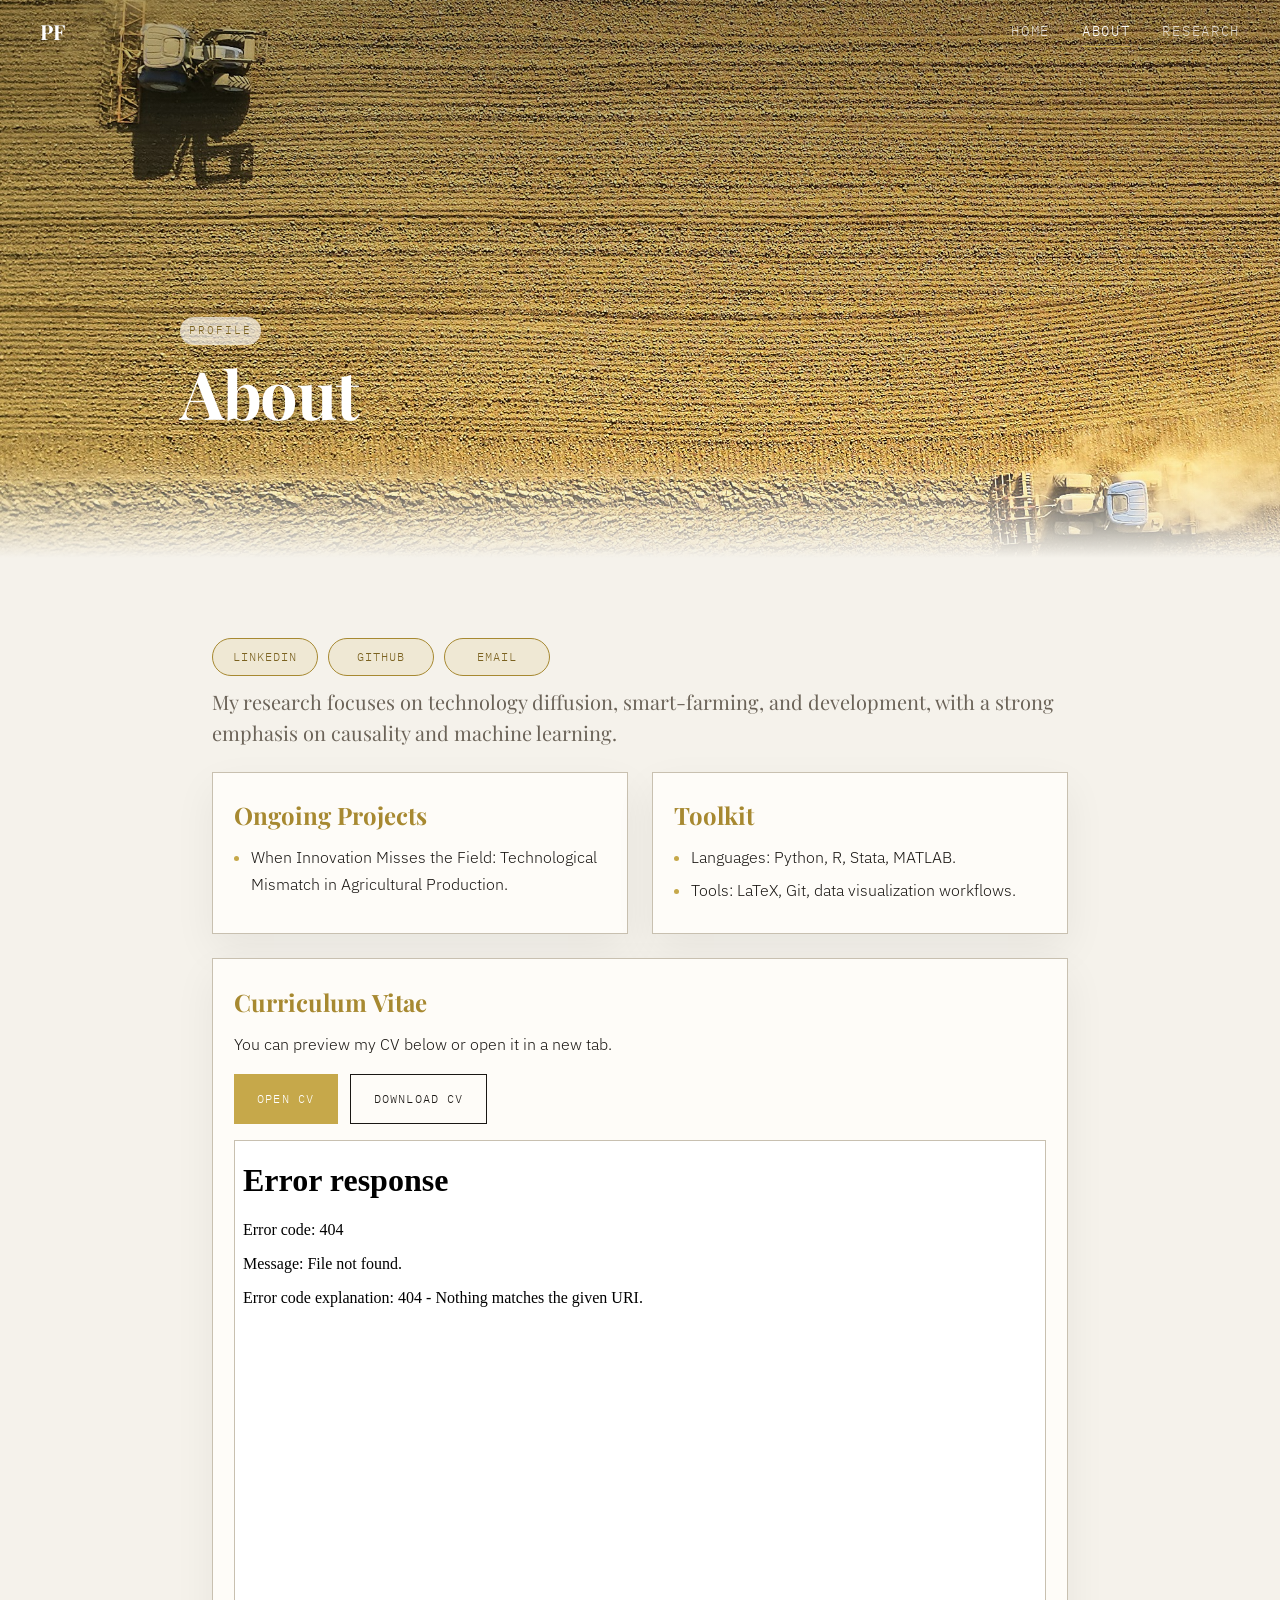
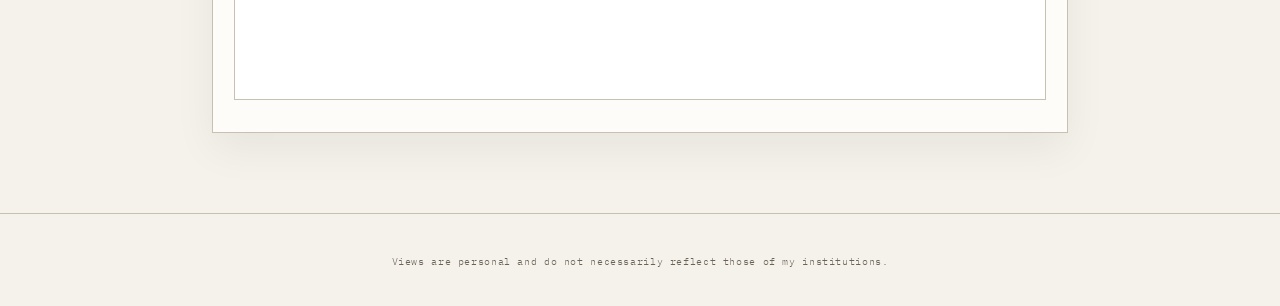
==== about.html @ 1623f719 "Add files via upload" ====
<!DOCTYPE html>
<html lang="en">
<head>
  <meta charset="UTF-8" />
  <meta name="viewport" content="width=device-width, initial-scale=1.0" />
  <title>Pietro Fraccaroli | About</title>
  <link rel="preconnect" href="https://fonts.googleapis.com">
  <link rel="preconnect" href="https://fonts.gstatic.com" crossorigin>
  <link href="https://fonts.googleapis.com/css2?family=Playfair+Display:ital,wght@0,400;0,700;1,400&family=IBM+Plex+Mono:wght@400;500&family=IBM+Plex+Sans:wght@300;400;500&display=swap" rel="stylesheet">
  <style>
    *, *::before, *::after { box-sizing: border-box; margin: 0; padding: 0; }

    :root {
      --bg: #f5f2eb;
      --ink: #1a1714;
      --muted: #6b6358;
      --accent: #c6a84a;
      --accent-light: #d6bb67;
      --rule: #c8c0b0;
      --card-bg: #fefcf8;
      --serif: 'Playfair Display', Georgia, serif;
      --mono: 'IBM Plex Mono', monospace;
      --sans: 'IBM Plex Sans', sans-serif;
    }

    body {
      background: var(--bg);
      color: var(--ink);
      font-family: var(--sans);
      font-weight: 300;
      line-height: 1.7;
      overflow-x: hidden;
    }

    .site-header {
      position: fixed;
      top: 0; left: 0; right: 0;
      z-index: 100;
      padding: 0 2.5rem;
      display: flex;
      align-items: center;
      justify-content: space-between;
      height: 64px;
      transition: background 0.4s, backdrop-filter 0.4s, box-shadow 0.4s;
    }
    .site-header.scrolled {
      background: rgba(245,242,235,0.92);
      backdrop-filter: blur(12px);
      box-shadow: 0 1px 0 var(--rule);
    }
    .brand {
      font-family: var(--serif);
      font-size: 1.3rem;
      font-weight: 700;
      color: #fff;
      text-decoration: none;
      letter-spacing: 0.02em;
      transition: color 0.4s;
    }
    .site-header.scrolled .brand { color: var(--ink); }
    nav { display: flex; gap: 2rem; }
    nav a {
      font-family: var(--mono);
      font-size: 0.88rem;
      text-transform: uppercase;
      letter-spacing: 0.12em;
      color: rgba(255,255,255,0.75);
      text-decoration: none;
      transition: color 0.2s;
      position: relative;
    }
    .site-header.scrolled nav a { color: var(--muted); }
    nav a::after {
      content: '';
      position: absolute;
      bottom: -3px; left: 0; right: 0;
      height: 1px;
      background: var(--accent);
      transform: scaleX(0);
      transform-origin: left;
      transition: transform 0.3s;
    }
    nav a:hover, nav a.active { color: #fff; }
    .site-header.scrolled nav a:hover,
    .site-header.scrolled nav a.active { color: var(--ink); }
    nav a:hover::after, nav a.active::after { transform: scaleX(1); }

    .hero-wrap {
      position: relative;
      height: 62vh;
      min-height: 420px;
      overflow: hidden;
    }
    .hero-bg {
      position: absolute;
      inset: -20%;
      background: url('johny-goerend-xaSM1R157vI-unsplash.jpg') center center / cover no-repeat;
    }
    .hero-overlay {
      position: absolute;
      inset: 0;
      background: linear-gradient(
        to bottom,
        rgba(15,13,10,0.30) 0%,
        rgba(15,13,10,0.10) 45%,
        rgba(245,242,235,0.0) 82%,
        rgba(245,242,235,1) 100%
      );
    }
    .hero-content {
      position: absolute;
      bottom: 24%;
      left: 50%;
      transform: translateX(-50%);
      width: min(920px, 90vw);
    }
    .hero-eyebrow {
      font-family: var(--mono);
      font-size: 0.7rem;
      letter-spacing: 0.18em;
      text-transform: uppercase;
      color: #7b6220;
      background: rgba(245,242,235,0.72);
      display: inline-block;
      padding: 0.28rem 0.55rem;
      border-radius: 999px;
      margin-bottom: 1rem;
      opacity: 0;
      animation: fadeUp 0.8s 0.15s forwards;
    }
    h1, h2, h3 { font-family: var(--serif); }
    .hero-content h1 {
      font-size: clamp(2.4rem, 5.2vw, 4.8rem);
      font-weight: 700;
      color: #fff;
      line-height: 0.95;
      letter-spacing: -0.02em;
      text-shadow: 0 4px 16px rgba(0, 0, 0, 0.2);
      opacity: 0;
      animation: fadeUp 0.8s 0.35s forwards;
    }

    .main-content { background: var(--bg); }
    .container {
      max-width: 920px;
      margin: 0 auto;
      padding: 0 2rem;
    }

    .about-shell {
      padding: 5rem 0;
      display: grid;
      gap: 1.5rem;
    }
    .about-header .lead {
      margin-top: 0.6rem;
      font-family: var(--serif);
      font-size: 1.25rem;
      line-height: 1.55;
    }
    .about-header p {
      color: var(--muted);
      max-width: 75ch;
    }

    .social-strip {
      display: flex;
      flex-wrap: wrap;
      gap: 10px;
      margin-bottom: 0.6rem;
    }
    .social-link {
      display: inline-flex;
      align-items: center;
      justify-content: center;
      min-width: 106px;
      padding: 8px 12px;
      border-radius: 999px;
      border: 1px solid #a78931;
      background: rgba(198, 168, 74, 0.14);
      color: #7b6220;
      font-family: var(--mono);
      font-size: 0.74rem;
      text-transform: uppercase;
      letter-spacing: 0.08em;
      text-decoration: none;
      transition: transform 0.22s ease, background 0.22s ease, color 0.22s ease, box-shadow 0.22s ease;
    }

    .social-link:hover,
    .social-link:focus-visible {
      background: #c6a84a;
      color: #1a1714;
      transform: translateY(-2px);
      box-shadow: 0 10px 22px rgba(198, 168, 74, 0.24);
    }

    .about-grid {
      display: grid;
      grid-template-columns: repeat(2, minmax(0, 1fr));
      gap: 1.5rem;
    }
    .about-panel, .cv-block {
      background: var(--card-bg);
      border: 1px solid var(--rule);
      padding: 1.4rem 1.3rem 1.5rem;
      box-shadow: 0 16px 40px rgba(0,0,0,0.06);
    }
    .about-panel h2, .cv-block h2 {
      margin-bottom: 0.5rem;
      color: #a78931;
    }
    .bullet-list { padding-left: 1.1rem; }
    .bullet-list li { margin-bottom: 0.35rem; }
    .bullet-list li::marker { color: #c6a84a; }

    .btn {
      font-family: var(--mono);
      font-size: 0.72rem;
      letter-spacing: 0.1em;
      text-transform: uppercase;
      padding: 0.9rem 1.4rem;
      border: 1px solid var(--ink);
      background: transparent;
      color: var(--ink);
      cursor: pointer;
      text-decoration: none;
      transition: background 0.25s, color 0.25s;
      display: inline-block;
    }
    .btn:hover { background: var(--ink); color: var(--bg); }
    .btn-accent { background: var(--accent); border-color: var(--accent); color: #fff; }
    .btn-accent:hover { background: var(--accent-light); border-color: var(--accent-light); }

    .cv-actions {
      display: flex;
      flex-wrap: wrap;
      gap: 0.8rem;
      margin: 1rem 0;
    }
    .cv-frame {
      width: 100%;
      height: 560px;
      border: 1px solid var(--rule);
      background: #fff;
    }

    .site-footer {
      border-top: 1px solid var(--rule);
      padding: 2rem;
      text-align: center;
    }
    .site-footer small {
      font-family: var(--mono);
      font-size: 0.65rem;
      letter-spacing: 0.06em;
      color: var(--muted);
    }

    @keyframes fadeUp {
      from { opacity: 0; transform: translateY(22px); }
      to { opacity: 1; transform: translateY(0); }
    }

    @media (max-width: 900px) {
      .about-grid { grid-template-columns: 1fr; }
      .cv-frame { height: 440px; }
    }
  </style>
</head>
<body>
  <header class="site-header" id="site-header">
    <a href="index.html" class="brand">PF</a>
    <nav aria-label="Main navigation">
      <a href="index.html">Home</a>
      <a href="about.html" class="active">About</a>
      <a href="research.html">Research</a>
    </nav>
  </header>

  <div class="hero-wrap">
    <div class="hero-bg"></div>
    <div class="hero-overlay"></div>
    <div class="hero-content">
      <p class="hero-eyebrow">Profile</p>
      <h1>About</h1>
    </div>
  </div>

  <main class="main-content">
    <div class="container">
      <article class="about-shell">
        <header class="about-header">
          <div class="social-strip" aria-label="Contact links">
            <a class="social-link" href="https://www.linkedin.com/in/pietro-fraccaroli-560105260/" target="_blank" rel="noopener">LinkedIn</a>
            <a class="social-link" href="https://github.com/pietrofraccaroli-maker" target="_blank" rel="noopener">GitHub</a>
            <a class="social-link" href="mailto:pietro.fraccaroli00@gmail.com">Email</a>
          </div>
          <p class="lead">
            My research focuses on technology diffusion,
            smart-farming, and development, with a strong emphasis on causality and machine learning.
          </p>
        </header>

        <div class="about-grid">
          <section class="about-panel" aria-labelledby="ongoing-title">
            <h2 id="ongoing-title">Ongoing Projects</h2>
            <ul class="bullet-list">
              <li>When Innovation Misses the Field: Technological Mismatch in Agricultural Production.</li>
            </ul>
          </section>

          <section class="about-panel" aria-labelledby="toolkit-title">
            <h2 id="toolkit-title">Toolkit</h2>
            <ul class="bullet-list">
              <li>Languages: Python, R, Stata, MATLAB.</li>
              <li>Tools: LaTeX, Git, data visualization workflows.</li>
            </ul>
          </section>
        </div>

        <section class="cv-block" aria-labelledby="cv-title">
          <h2 id="cv-title">Curriculum Vitae</h2>
          <p>You can preview my CV below or open it in a new tab.</p>
          <div class="cv-actions">
            <a class="btn btn-accent" href="assets/cv/CURRICULUM_VITAE_PIETRO_FRACCAROLI.pdf" target="_blank" rel="noopener">Open CV</a>
            <a class="btn" href="assets/cv/CURRICULUM_VITAE_PIETRO_FRACCAROLI.pdf" download>Download CV</a>
          </div>
          <iframe
            class="cv-frame"
            src="assets/cv/CURRICULUM_VITAE_PIETRO_FRACCAROLI.pdf"
            title="Curriculum Vitae of Pietro Fraccaroli"
          ></iframe>
        </section>
      </article>
    </div>
  </main>

  <footer class="site-footer">
    <small>Views are personal and do not necessarily reflect those of my institutions.</small>
  </footer>

  <script>
    const header = document.getElementById('site-header');
    window.addEventListener('scroll', () => {
      header.classList.toggle('scrolled', window.scrollY > 60);
    }, { passive: true });
  </script>
</body>
</html>
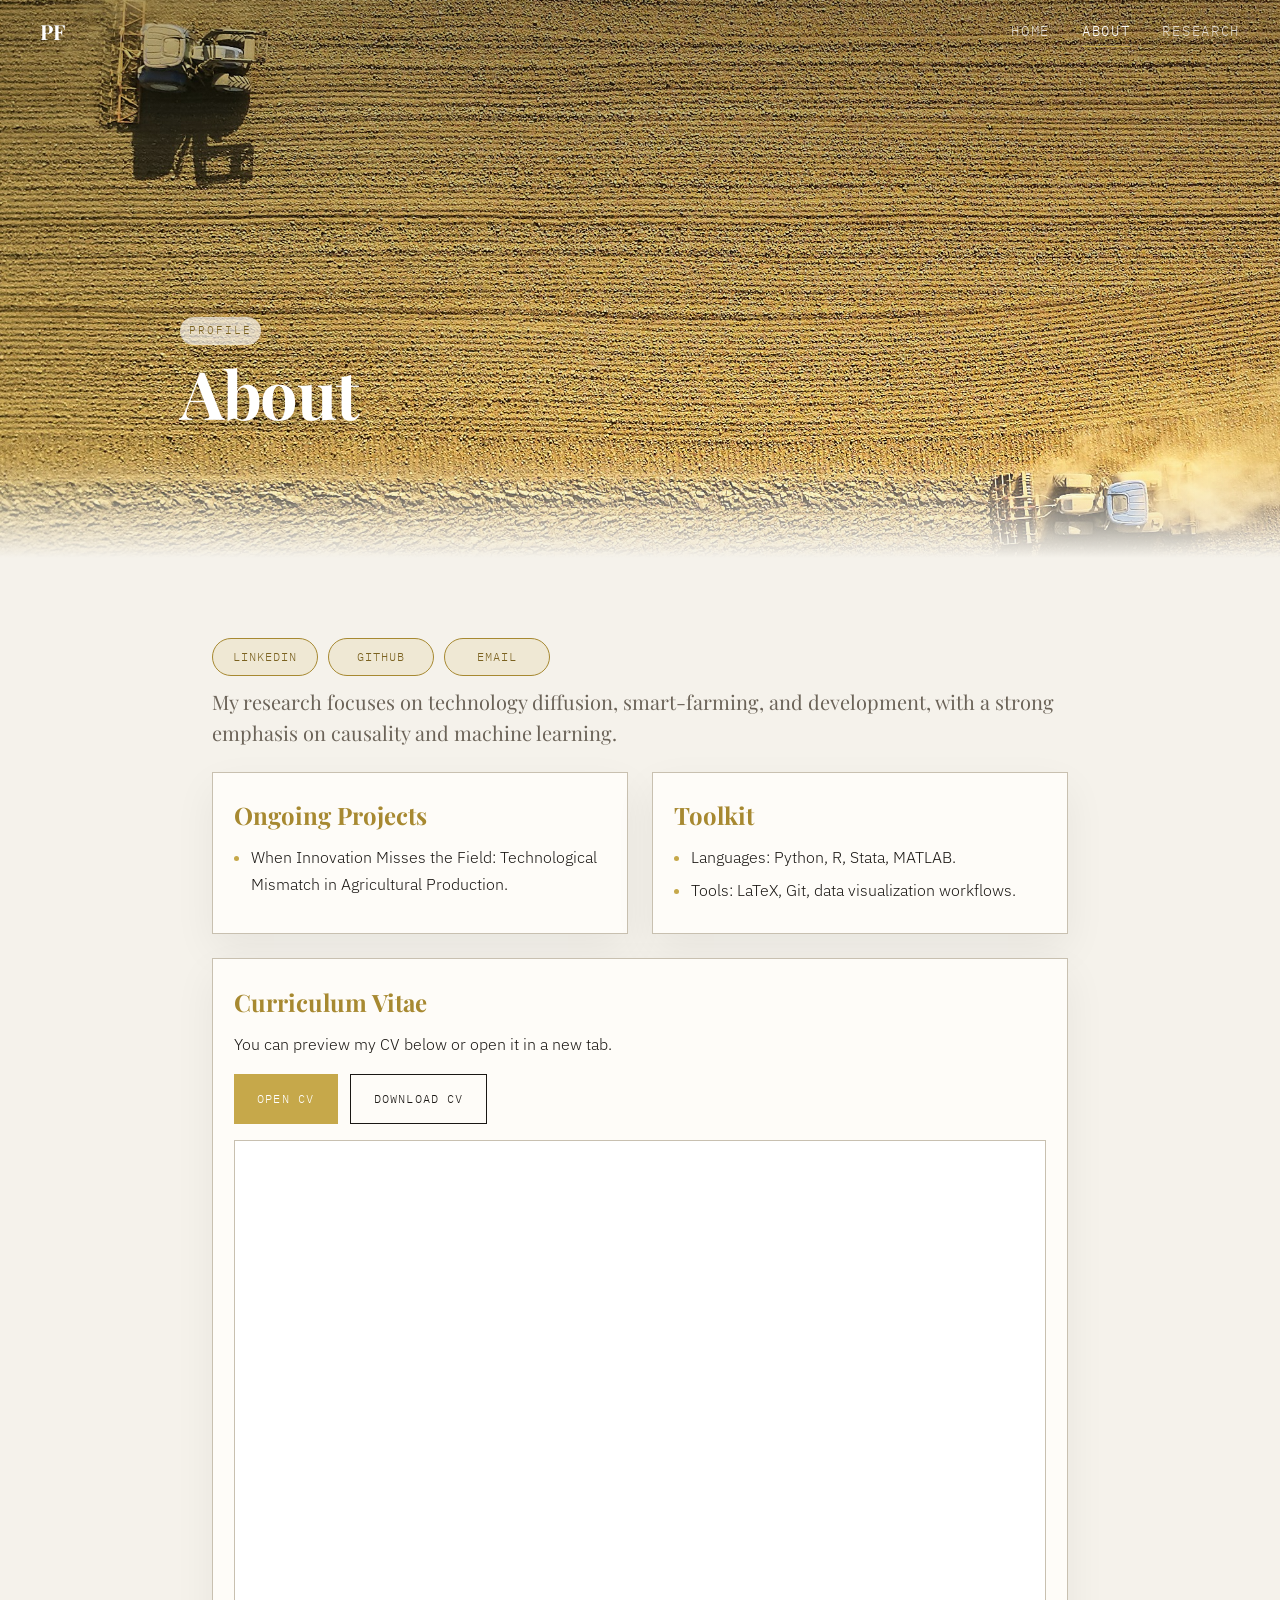
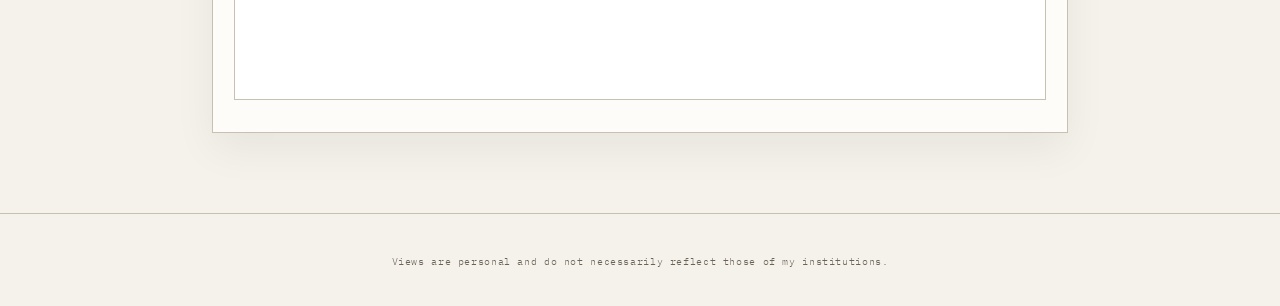
==== commit c5987bd9: "Add files via upload" ====
--- a/about.html
+++ b/about.html
@@ -323,12 +323,12 @@
           <h2 id="cv-title">Curriculum Vitae</h2>
           <p>You can preview my CV below or open it in a new tab.</p>
           <div class="cv-actions">
-            <a class="btn btn-accent" href="assets/cv/CURRICULUM_VITAE_PIETRO_FRACCAROLI.pdf" target="_blank" rel="noopener">Open CV</a>
-            <a class="btn" href="assets/cv/CURRICULUM_VITAE_PIETRO_FRACCAROLI.pdf" download>Download CV</a>
+            <a class="btn btn-accent" href="CURRICULUM%20VITAE%20PIETRO_FRACCAROLI.pdf" target="_blank" rel="noopener">Open CV</a>
+            <a class="btn" href="CURRICULUM%20VITAE%20PIETRO_FRACCAROLI.pdf" download>Download CV</a>
           </div>
           <iframe
             class="cv-frame"
-            src="assets/cv/CURRICULUM_VITAE_PIETRO_FRACCAROLI.pdf"
+            src="CURRICULUM%20VITAE%20PIETRO_FRACCAROLI.pdf"
             title="Curriculum Vitae of Pietro Fraccaroli"
           ></iframe>
         </section>
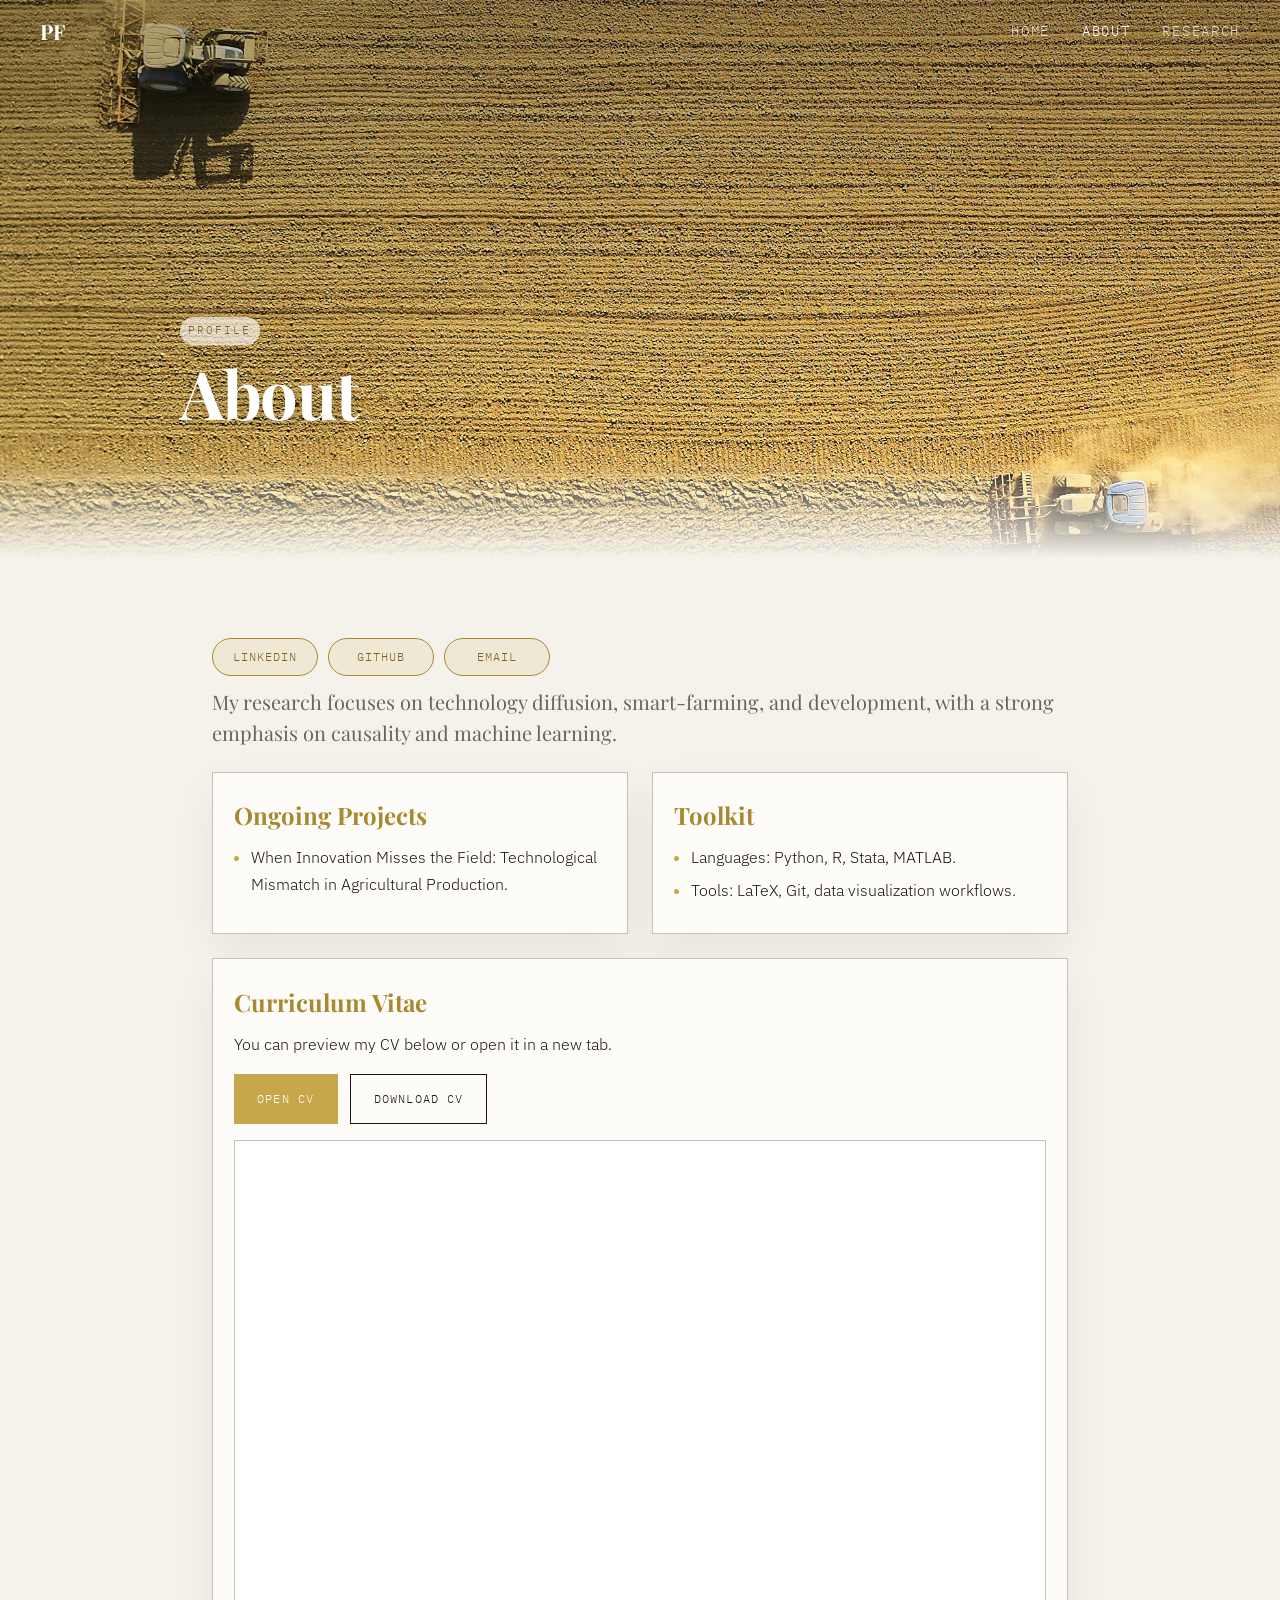
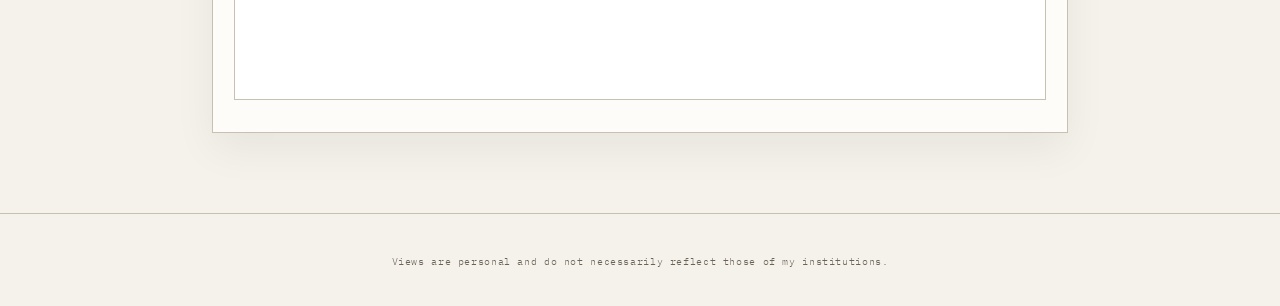
==== commit c3aceb74: "site update 2026-03-14_19-10-45" ====
--- a/about.html
+++ b/about.html
@@ -1,350 +1,350 @@
-<!DOCTYPE html>
-<html lang="en">
-<head>
-  <meta charset="UTF-8" />
-  <meta name="viewport" content="width=device-width, initial-scale=1.0" />
-  <title>Pietro Fraccaroli | About</title>
-  <link rel="preconnect" href="https://fonts.googleapis.com">
-  <link rel="preconnect" href="https://fonts.gstatic.com" crossorigin>
-  <link href="https://fonts.googleapis.com/css2?family=Playfair+Display:ital,wght@0,400;0,700;1,400&family=IBM+Plex+Mono:wght@400;500&family=IBM+Plex+Sans:wght@300;400;500&display=swap" rel="stylesheet">
-  <style>
-    *, *::before, *::after { box-sizing: border-box; margin: 0; padding: 0; }
-
-    :root {
-      --bg: #f5f2eb;
-      --ink: #1a1714;
-      --muted: #6b6358;
-      --accent: #c6a84a;
-      --accent-light: #d6bb67;
-      --rule: #c8c0b0;
-      --card-bg: #fefcf8;
-      --serif: 'Playfair Display', Georgia, serif;
-      --mono: 'IBM Plex Mono', monospace;
-      --sans: 'IBM Plex Sans', sans-serif;
-    }
-
-    body {
-      background: var(--bg);
-      color: var(--ink);
-      font-family: var(--sans);
-      font-weight: 300;
-      line-height: 1.7;
-      overflow-x: hidden;
-    }
-
-    .site-header {
-      position: fixed;
-      top: 0; left: 0; right: 0;
-      z-index: 100;
-      padding: 0 2.5rem;
-      display: flex;
-      align-items: center;
-      justify-content: space-between;
-      height: 64px;
-      transition: background 0.4s, backdrop-filter 0.4s, box-shadow 0.4s;
-    }
-    .site-header.scrolled {
-      background: rgba(245,242,235,0.92);
-      backdrop-filter: blur(12px);
-      box-shadow: 0 1px 0 var(--rule);
-    }
-    .brand {
-      font-family: var(--serif);
-      font-size: 1.3rem;
-      font-weight: 700;
-      color: #fff;
-      text-decoration: none;
-      letter-spacing: 0.02em;
-      transition: color 0.4s;
-    }
-    .site-header.scrolled .brand { color: var(--ink); }
-    nav { display: flex; gap: 2rem; }
-    nav a {
-      font-family: var(--mono);
-      font-size: 0.88rem;
-      text-transform: uppercase;
-      letter-spacing: 0.12em;
-      color: rgba(255,255,255,0.75);
-      text-decoration: none;
-      transition: color 0.2s;
-      position: relative;
-    }
-    .site-header.scrolled nav a { color: var(--muted); }
-    nav a::after {
-      content: '';
-      position: absolute;
-      bottom: -3px; left: 0; right: 0;
-      height: 1px;
-      background: var(--accent);
-      transform: scaleX(0);
-      transform-origin: left;
-      transition: transform 0.3s;
-    }
-    nav a:hover, nav a.active { color: #fff; }
-    .site-header.scrolled nav a:hover,
-    .site-header.scrolled nav a.active { color: var(--ink); }
-    nav a:hover::after, nav a.active::after { transform: scaleX(1); }
-
-    .hero-wrap {
-      position: relative;
-      height: 62vh;
-      min-height: 420px;
-      overflow: hidden;
-    }
-    .hero-bg {
-      position: absolute;
-      inset: -20%;
-      background: url('johny-goerend-xaSM1R157vI-unsplash.jpg') center center / cover no-repeat;
-    }
-    .hero-overlay {
-      position: absolute;
-      inset: 0;
-      background: linear-gradient(
-        to bottom,
-        rgba(15,13,10,0.30) 0%,
-        rgba(15,13,10,0.10) 45%,
-        rgba(245,242,235,0.0) 82%,
-        rgba(245,242,235,1) 100%
-      );
-    }
-    .hero-content {
-      position: absolute;
-      bottom: 24%;
-      left: 50%;
-      transform: translateX(-50%);
-      width: min(920px, 90vw);
-    }
-    .hero-eyebrow {
-      font-family: var(--mono);
-      font-size: 0.7rem;
-      letter-spacing: 0.18em;
-      text-transform: uppercase;
-      color: #7b6220;
-      background: rgba(245,242,235,0.72);
-      display: inline-block;
-      padding: 0.28rem 0.55rem;
-      border-radius: 999px;
-      margin-bottom: 1rem;
-      opacity: 0;
-      animation: fadeUp 0.8s 0.15s forwards;
-    }
-    h1, h2, h3 { font-family: var(--serif); }
-    .hero-content h1 {
-      font-size: clamp(2.4rem, 5.2vw, 4.8rem);
-      font-weight: 700;
-      color: #fff;
-      line-height: 0.95;
-      letter-spacing: -0.02em;
-      text-shadow: 0 4px 16px rgba(0, 0, 0, 0.2);
-      opacity: 0;
-      animation: fadeUp 0.8s 0.35s forwards;
-    }
-
-    .main-content { background: var(--bg); }
-    .container {
-      max-width: 920px;
-      margin: 0 auto;
-      padding: 0 2rem;
-    }
-
-    .about-shell {
-      padding: 5rem 0;
-      display: grid;
-      gap: 1.5rem;
-    }
-    .about-header .lead {
-      margin-top: 0.6rem;
-      font-family: var(--serif);
-      font-size: 1.25rem;
-      line-height: 1.55;
-    }
-    .about-header p {
-      color: var(--muted);
-      max-width: 75ch;
-    }
-
-    .social-strip {
-      display: flex;
-      flex-wrap: wrap;
-      gap: 10px;
-      margin-bottom: 0.6rem;
-    }
-    .social-link {
-      display: inline-flex;
-      align-items: center;
-      justify-content: center;
-      min-width: 106px;
-      padding: 8px 12px;
-      border-radius: 999px;
-      border: 1px solid #a78931;
-      background: rgba(198, 168, 74, 0.14);
-      color: #7b6220;
-      font-family: var(--mono);
-      font-size: 0.74rem;
-      text-transform: uppercase;
-      letter-spacing: 0.08em;
-      text-decoration: none;
-      transition: transform 0.22s ease, background 0.22s ease, color 0.22s ease, box-shadow 0.22s ease;
-    }
-
-    .social-link:hover,
-    .social-link:focus-visible {
-      background: #c6a84a;
-      color: #1a1714;
-      transform: translateY(-2px);
-      box-shadow: 0 10px 22px rgba(198, 168, 74, 0.24);
-    }
-
-    .about-grid {
-      display: grid;
-      grid-template-columns: repeat(2, minmax(0, 1fr));
-      gap: 1.5rem;
-    }
-    .about-panel, .cv-block {
-      background: var(--card-bg);
-      border: 1px solid var(--rule);
-      padding: 1.4rem 1.3rem 1.5rem;
-      box-shadow: 0 16px 40px rgba(0,0,0,0.06);
-    }
-    .about-panel h2, .cv-block h2 {
-      margin-bottom: 0.5rem;
-      color: #a78931;
-    }
-    .bullet-list { padding-left: 1.1rem; }
-    .bullet-list li { margin-bottom: 0.35rem; }
-    .bullet-list li::marker { color: #c6a84a; }
-
-    .btn {
-      font-family: var(--mono);
-      font-size: 0.72rem;
-      letter-spacing: 0.1em;
-      text-transform: uppercase;
-      padding: 0.9rem 1.4rem;
-      border: 1px solid var(--ink);
-      background: transparent;
-      color: var(--ink);
-      cursor: pointer;
-      text-decoration: none;
-      transition: background 0.25s, color 0.25s;
-      display: inline-block;
-    }
-    .btn:hover { background: var(--ink); color: var(--bg); }
-    .btn-accent { background: var(--accent); border-color: var(--accent); color: #fff; }
-    .btn-accent:hover { background: var(--accent-light); border-color: var(--accent-light); }
-
-    .cv-actions {
-      display: flex;
-      flex-wrap: wrap;
-      gap: 0.8rem;
-      margin: 1rem 0;
-    }
-    .cv-frame {
-      width: 100%;
-      height: 560px;
-      border: 1px solid var(--rule);
-      background: #fff;
-    }
-
-    .site-footer {
-      border-top: 1px solid var(--rule);
-      padding: 2rem;
-      text-align: center;
-    }
-    .site-footer small {
-      font-family: var(--mono);
-      font-size: 0.65rem;
-      letter-spacing: 0.06em;
-      color: var(--muted);
-    }
-
-    @keyframes fadeUp {
-      from { opacity: 0; transform: translateY(22px); }
-      to { opacity: 1; transform: translateY(0); }
-    }
-
-    @media (max-width: 900px) {
-      .about-grid { grid-template-columns: 1fr; }
-      .cv-frame { height: 440px; }
-    }
-  </style>
-</head>
-<body>
-  <header class="site-header" id="site-header">
-    <a href="index.html" class="brand">PF</a>
-    <nav aria-label="Main navigation">
-      <a href="index.html">Home</a>
-      <a href="about.html" class="active">About</a>
-      <a href="research.html">Research</a>
-    </nav>
-  </header>
-
-  <div class="hero-wrap">
-    <div class="hero-bg"></div>
-    <div class="hero-overlay"></div>
-    <div class="hero-content">
-      <p class="hero-eyebrow">Profile</p>
-      <h1>About</h1>
-    </div>
-  </div>
-
-  <main class="main-content">
-    <div class="container">
-      <article class="about-shell">
-        <header class="about-header">
-          <div class="social-strip" aria-label="Contact links">
-            <a class="social-link" href="https://www.linkedin.com/in/pietro-fraccaroli-560105260/" target="_blank" rel="noopener">LinkedIn</a>
-            <a class="social-link" href="https://github.com/pietrofraccaroli-maker" target="_blank" rel="noopener">GitHub</a>
-            <a class="social-link" href="mailto:pietro.fraccaroli00@gmail.com">Email</a>
-          </div>
-          <p class="lead">
-            My research focuses on technology diffusion,
-            smart-farming, and development, with a strong emphasis on causality and machine learning.
-          </p>
-        </header>
-
-        <div class="about-grid">
-          <section class="about-panel" aria-labelledby="ongoing-title">
-            <h2 id="ongoing-title">Ongoing Projects</h2>
-            <ul class="bullet-list">
-              <li>When Innovation Misses the Field: Technological Mismatch in Agricultural Production.</li>
-            </ul>
-          </section>
-
-          <section class="about-panel" aria-labelledby="toolkit-title">
-            <h2 id="toolkit-title">Toolkit</h2>
-            <ul class="bullet-list">
-              <li>Languages: Python, R, Stata, MATLAB.</li>
-              <li>Tools: LaTeX, Git, data visualization workflows.</li>
-            </ul>
-          </section>
-        </div>
-
-        <section class="cv-block" aria-labelledby="cv-title">
-          <h2 id="cv-title">Curriculum Vitae</h2>
-          <p>You can preview my CV below or open it in a new tab.</p>
-          <div class="cv-actions">
-            <a class="btn btn-accent" href="CURRICULUM%20VITAE%20PIETRO_FRACCAROLI.pdf" target="_blank" rel="noopener">Open CV</a>
-            <a class="btn" href="CURRICULUM%20VITAE%20PIETRO_FRACCAROLI.pdf" download>Download CV</a>
-          </div>
-          <iframe
-            class="cv-frame"
-            src="CURRICULUM%20VITAE%20PIETRO_FRACCAROLI.pdf"
-            title="Curriculum Vitae of Pietro Fraccaroli"
-          ></iframe>
-        </section>
-      </article>
-    </div>
-  </main>
-
-  <footer class="site-footer">
-    <small>Views are personal and do not necessarily reflect those of my institutions.</small>
-  </footer>
-
-  <script>
-    const header = document.getElementById('site-header');
-    window.addEventListener('scroll', () => {
-      header.classList.toggle('scrolled', window.scrollY > 60);
-    }, { passive: true });
-  </script>
-</body>
-</html>
+<!DOCTYPE html>
+<html lang="en">
+<head>
+  <meta charset="UTF-8" />
+  <meta name="viewport" content="width=device-width, initial-scale=1.0" />
+  <title>Pietro Fraccaroli | About</title>
+  <link rel="preconnect" href="https://fonts.googleapis.com">
+  <link rel="preconnect" href="https://fonts.gstatic.com" crossorigin>
+  <link href="https://fonts.googleapis.com/css2?family=Playfair+Display:ital,wght@0,400;0,700;1,400&family=IBM+Plex+Mono:wght@400;500&family=IBM+Plex+Sans:wght@300;400;500&display=swap" rel="stylesheet">
+  <style>
+    *, *::before, *::after { box-sizing: border-box; margin: 0; padding: 0; }
+
+    :root {
+      --bg: #f5f2eb;
+      --ink: #1a1714;
+      --muted: #6b6358;
+      --accent: #c6a84a;
+      --accent-light: #d6bb67;
+      --rule: #c8c0b0;
+      --card-bg: #fefcf8;
+      --serif: 'Playfair Display', Georgia, serif;
+      --mono: 'IBM Plex Mono', monospace;
+      --sans: 'IBM Plex Sans', sans-serif;
+    }
+
+    body {
+      background: var(--bg);
+      color: var(--ink);
+      font-family: var(--sans);
+      font-weight: 300;
+      line-height: 1.7;
+      overflow-x: hidden;
+    }
+
+    .site-header {
+      position: fixed;
+      top: 0; left: 0; right: 0;
+      z-index: 100;
+      padding: 0 2.5rem;
+      display: flex;
+      align-items: center;
+      justify-content: space-between;
+      height: 64px;
+      transition: background 0.4s, backdrop-filter 0.4s, box-shadow 0.4s;
+    }
+    .site-header.scrolled {
+      background: rgba(245,242,235,0.92);
+      backdrop-filter: blur(12px);
+      box-shadow: 0 1px 0 var(--rule);
+    }
+    .brand {
+      font-family: var(--serif);
+      font-size: 1.3rem;
+      font-weight: 700;
+      color: #fff;
+      text-decoration: none;
+      letter-spacing: 0.02em;
+      transition: color 0.4s;
+    }
+    .site-header.scrolled .brand { color: var(--ink); }
+    nav { display: flex; gap: 2rem; }
+    nav a {
+      font-family: var(--mono);
+      font-size: 0.88rem;
+      text-transform: uppercase;
+      letter-spacing: 0.12em;
+      color: rgba(255,255,255,0.75);
+      text-decoration: none;
+      transition: color 0.2s;
+      position: relative;
+    }
+    .site-header.scrolled nav a { color: var(--muted); }
+    nav a::after {
+      content: '';
+      position: absolute;
+      bottom: -3px; left: 0; right: 0;
+      height: 1px;
+      background: var(--accent);
+      transform: scaleX(0);
+      transform-origin: left;
+      transition: transform 0.3s;
+    }
+    nav a:hover, nav a.active { color: #fff; }
+    .site-header.scrolled nav a:hover,
+    .site-header.scrolled nav a.active { color: var(--ink); }
+    nav a:hover::after, nav a.active::after { transform: scaleX(1); }
+
+    .hero-wrap {
+      position: relative;
+      height: 62vh;
+      min-height: 420px;
+      overflow: hidden;
+    }
+    .hero-bg {
+      position: absolute;
+      inset: -20%;
+      background: url('johny-goerend-xaSM1R157vI-unsplash.jpg') center center / cover no-repeat;
+    }
+    .hero-overlay {
+      position: absolute;
+      inset: 0;
+      background: linear-gradient(
+        to bottom,
+        rgba(15,13,10,0.30) 0%,
+        rgba(15,13,10,0.10) 45%,
+        rgba(245,242,235,0.0) 82%,
+        rgba(245,242,235,1) 100%
+      );
+    }
+    .hero-content {
+      position: absolute;
+      bottom: 24%;
+      left: 50%;
+      transform: translateX(-50%);
+      width: min(920px, 90vw);
+    }
+    .hero-eyebrow {
+      font-family: var(--mono);
+      font-size: 0.7rem;
+      letter-spacing: 0.18em;
+      text-transform: uppercase;
+      color: #7b6220;
+      background: rgba(245,242,235,0.72);
+      display: inline-block;
+      padding: 0.28rem 0.55rem;
+      border-radius: 999px;
+      margin-bottom: 1rem;
+      opacity: 0;
+      animation: fadeUp 0.8s 0.15s forwards;
+    }
+    h1, h2, h3 { font-family: var(--serif); }
+    .hero-content h1 {
+      font-size: clamp(2.4rem, 5.2vw, 4.8rem);
+      font-weight: 700;
+      color: #fff;
+      line-height: 0.95;
+      letter-spacing: -0.02em;
+      text-shadow: 0 4px 16px rgba(0, 0, 0, 0.2);
+      opacity: 0;
+      animation: fadeUp 0.8s 0.35s forwards;
+    }
+
+    .main-content { background: var(--bg); }
+    .container {
+      max-width: 920px;
+      margin: 0 auto;
+      padding: 0 2rem;
+    }
+
+    .about-shell {
+      padding: 5rem 0;
+      display: grid;
+      gap: 1.5rem;
+    }
+    .about-header .lead {
+      margin-top: 0.6rem;
+      font-family: var(--serif);
+      font-size: 1.25rem;
+      line-height: 1.55;
+    }
+    .about-header p {
+      color: var(--muted);
+      max-width: 75ch;
+    }
+
+    .social-strip {
+      display: flex;
+      flex-wrap: wrap;
+      gap: 10px;
+      margin-bottom: 0.6rem;
+    }
+    .social-link {
+      display: inline-flex;
+      align-items: center;
+      justify-content: center;
+      min-width: 106px;
+      padding: 8px 12px;
+      border-radius: 999px;
+      border: 1px solid #a78931;
+      background: rgba(198, 168, 74, 0.14);
+      color: #7b6220;
+      font-family: var(--mono);
+      font-size: 0.74rem;
+      text-transform: uppercase;
+      letter-spacing: 0.08em;
+      text-decoration: none;
+      transition: transform 0.22s ease, background 0.22s ease, color 0.22s ease, box-shadow 0.22s ease;
+    }
+
+    .social-link:hover,
+    .social-link:focus-visible {
+      background: #c6a84a;
+      color: #1a1714;
+      transform: translateY(-2px);
+      box-shadow: 0 10px 22px rgba(198, 168, 74, 0.24);
+    }
+
+    .about-grid {
+      display: grid;
+      grid-template-columns: repeat(2, minmax(0, 1fr));
+      gap: 1.5rem;
+    }
+    .about-panel, .cv-block {
+      background: var(--card-bg);
+      border: 1px solid var(--rule);
+      padding: 1.4rem 1.3rem 1.5rem;
+      box-shadow: 0 16px 40px rgba(0,0,0,0.06);
+    }
+    .about-panel h2, .cv-block h2 {
+      margin-bottom: 0.5rem;
+      color: #a78931;
+    }
+    .bullet-list { padding-left: 1.1rem; }
+    .bullet-list li { margin-bottom: 0.35rem; }
+    .bullet-list li::marker { color: #c6a84a; }
+
+    .btn {
+      font-family: var(--mono);
+      font-size: 0.72rem;
+      letter-spacing: 0.1em;
+      text-transform: uppercase;
+      padding: 0.9rem 1.4rem;
+      border: 1px solid var(--ink);
+      background: transparent;
+      color: var(--ink);
+      cursor: pointer;
+      text-decoration: none;
+      transition: background 0.25s, color 0.25s;
+      display: inline-block;
+    }
+    .btn:hover { background: var(--ink); color: var(--bg); }
+    .btn-accent { background: var(--accent); border-color: var(--accent); color: #fff; }
+    .btn-accent:hover { background: var(--accent-light); border-color: var(--accent-light); }
+
+    .cv-actions {
+      display: flex;
+      flex-wrap: wrap;
+      gap: 0.8rem;
+      margin: 1rem 0;
+    }
+    .cv-frame {
+      width: 100%;
+      height: 560px;
+      border: 1px solid var(--rule);
+      background: #fff;
+    }
+
+    .site-footer {
+      border-top: 1px solid var(--rule);
+      padding: 2rem;
+      text-align: center;
+    }
+    .site-footer small {
+      font-family: var(--mono);
+      font-size: 0.65rem;
+      letter-spacing: 0.06em;
+      color: var(--muted);
+    }
+
+    @keyframes fadeUp {
+      from { opacity: 0; transform: translateY(22px); }
+      to { opacity: 1; transform: translateY(0); }
+    }
+
+    @media (max-width: 900px) {
+      .about-grid { grid-template-columns: 1fr; }
+      .cv-frame { height: 440px; }
+    }
+  </style>
+</head>
+<body>
+  <header class="site-header" id="site-header">
+    <a href="index.html" class="brand">PF</a>
+    <nav aria-label="Main navigation">
+      <a href="index.html">Home</a>
+      <a href="about.html" class="active">About</a>
+      <a href="research.html">Research</a>
+    </nav>
+  </header>
+
+  <div class="hero-wrap">
+    <div class="hero-bg"></div>
+    <div class="hero-overlay"></div>
+    <div class="hero-content">
+      <p class="hero-eyebrow">Profile</p>
+      <h1>About</h1>
+    </div>
+  </div>
+
+  <main class="main-content">
+    <div class="container">
+      <article class="about-shell">
+        <header class="about-header">
+          <div class="social-strip" aria-label="Contact links">
+            <a class="social-link" href="https://www.linkedin.com/in/pietro-fraccaroli-560105260/" target="_blank" rel="noopener">LinkedIn</a>
+            <a class="social-link" href="https://github.com/pietrofraccaroli-maker" target="_blank" rel="noopener">GitHub</a>
+            <a class="social-link" href="mailto:pietro.fraccaroli00@gmail.com">Email</a>
+          </div>
+          <p class="lead">
+            My research focuses on technology diffusion,
+            smart-farming, and development, with a strong emphasis on causality and machine learning.
+          </p>
+        </header>
+
+        <div class="about-grid">
+          <section class="about-panel" aria-labelledby="ongoing-title">
+            <h2 id="ongoing-title">Ongoing Projects</h2>
+            <ul class="bullet-list">
+              <li>When Innovation Misses the Field: Technological Mismatch in Agricultural Production.</li>
+            </ul>
+          </section>
+
+          <section class="about-panel" aria-labelledby="toolkit-title">
+            <h2 id="toolkit-title">Toolkit</h2>
+            <ul class="bullet-list">
+              <li>Languages: Python, R, Stata, MATLAB.</li>
+              <li>Tools: LaTeX, Git, data visualization workflows.</li>
+            </ul>
+          </section>
+        </div>
+
+        <section class="cv-block" aria-labelledby="cv-title">
+          <h2 id="cv-title">Curriculum Vitae</h2>
+          <p>You can preview my CV below or open it in a new tab.</p>
+          <div class="cv-actions">
+            <a class="btn btn-accent" href="CURRICULUM%20VITAE%20PIETRO_FRACCAROLI.pdf?v=20260314" target="_blank" rel="noopener">Open CV</a>
+            <a class="btn" href="CURRICULUM%20VITAE%20PIETRO_FRACCAROLI.pdf?v=20260314" download>Download CV</a>
+          </div>
+          <iframe
+            class="cv-frame"
+            src="CURRICULUM%20VITAE%20PIETRO_FRACCAROLI.pdf?v=20260314"
+            title="Curriculum Vitae of Pietro Fraccaroli"
+          ></iframe>
+        </section>
+      </article>
+    </div>
+  </main>
+
+  <footer class="site-footer">
+    <small>Views are personal and do not necessarily reflect those of my institutions.</small>
+  </footer>
+
+  <script>
+    const header = document.getElementById('site-header');
+    window.addEventListener('scroll', () => {
+      header.classList.toggle('scrolled', window.scrollY > 60);
+    }, { passive: true });
+  </script>
+</body>
+</html>
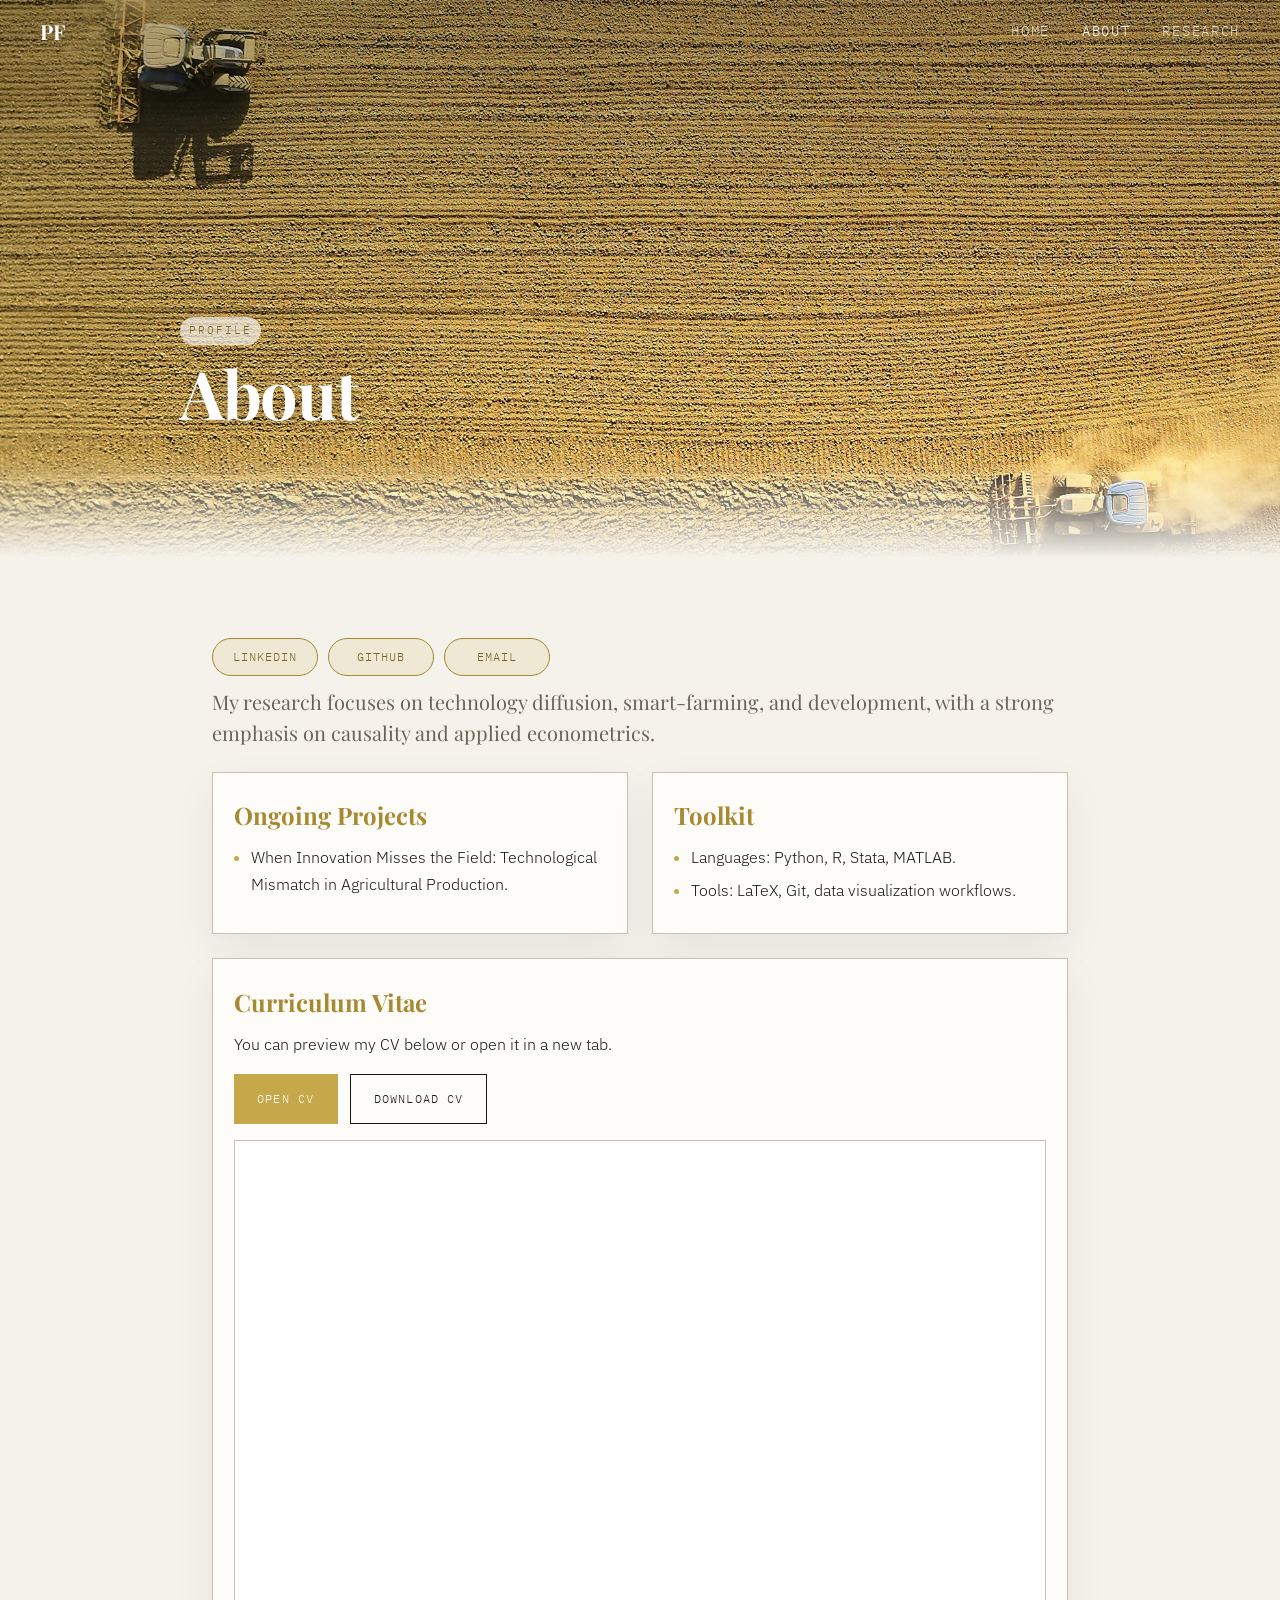
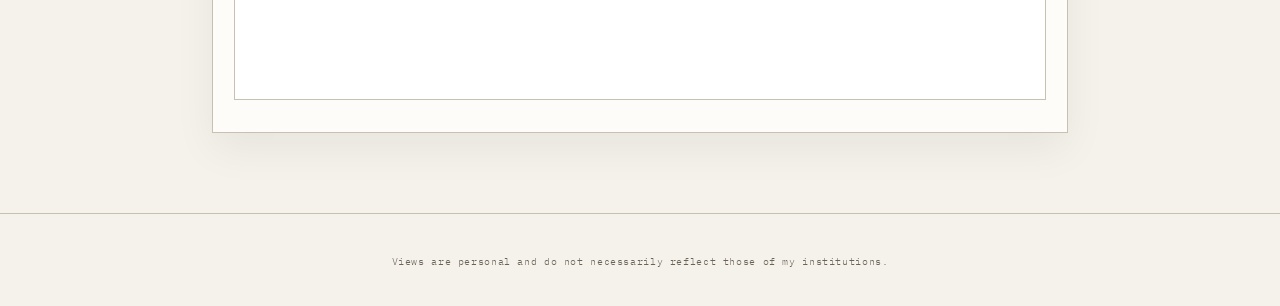
==== commit 1ee2b231: "o" ====
--- a/about.html
+++ b/about.html
@@ -298,7 +298,7 @@
           </div>
           <p class="lead">
             My research focuses on technology diffusion,
-            smart-farming, and development, with a strong emphasis on causality and machine learning.
+            smart-farming, and development, with a strong emphasis on causality and applied econometrics.
           </p>
         </header>
 
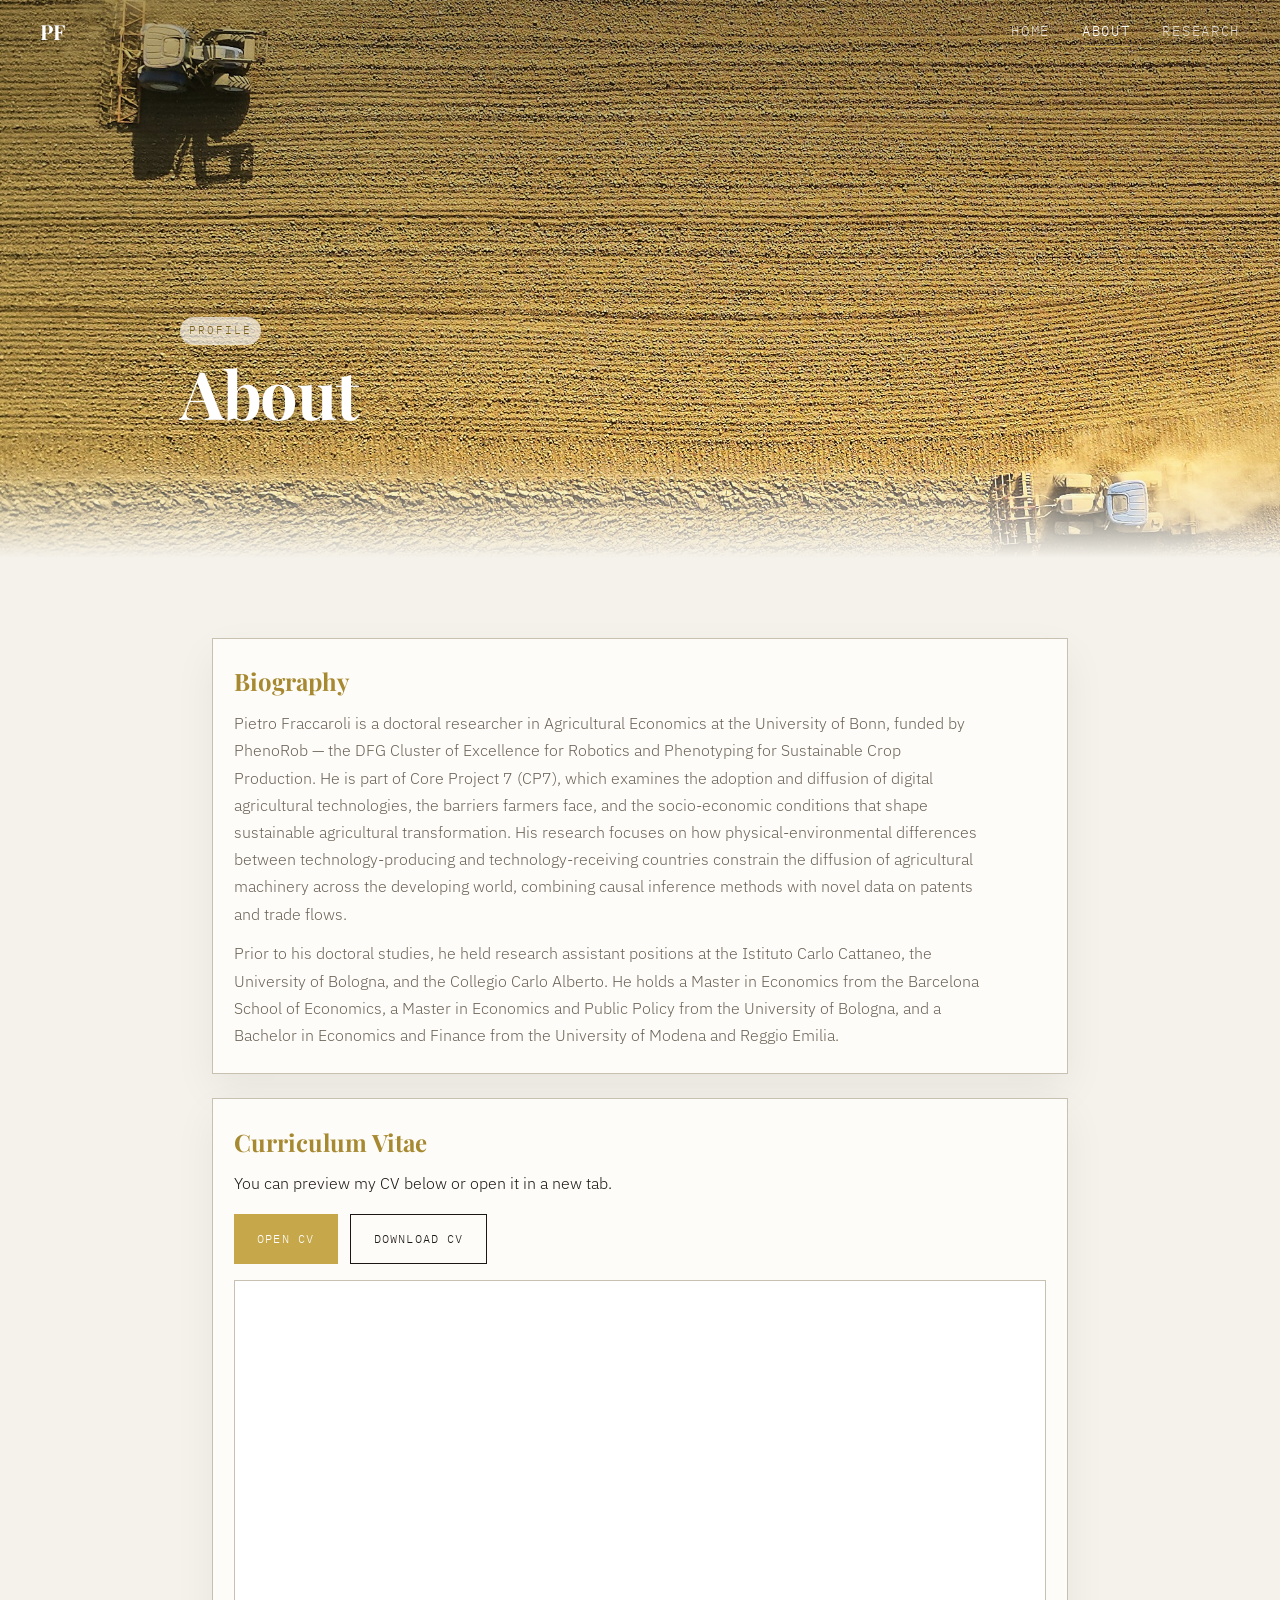
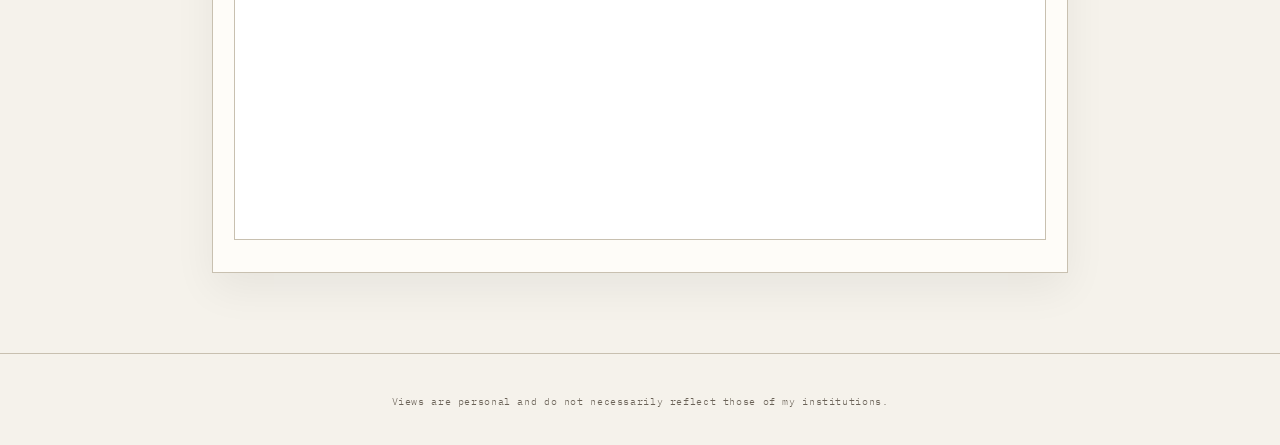
==== commit 76c2341e: "j" ====
--- a/about.html
+++ b/about.html
@@ -163,41 +163,9 @@
       max-width: 75ch;
     }
 
-    .social-strip {
-      display: flex;
-      flex-wrap: wrap;
-      gap: 10px;
-      margin-bottom: 0.6rem;
-    }
-    .social-link {
-      display: inline-flex;
-      align-items: center;
-      justify-content: center;
-      min-width: 106px;
-      padding: 8px 12px;
-      border-radius: 999px;
-      border: 1px solid #a78931;
-      background: rgba(198, 168, 74, 0.14);
-      color: #7b6220;
-      font-family: var(--mono);
-      font-size: 0.74rem;
-      text-transform: uppercase;
-      letter-spacing: 0.08em;
-      text-decoration: none;
-      transition: transform 0.22s ease, background 0.22s ease, color 0.22s ease, box-shadow 0.22s ease;
-    }
-
-    .social-link:hover,
-    .social-link:focus-visible {
-      background: #c6a84a;
-      color: #1a1714;
-      transform: translateY(-2px);
-      box-shadow: 0 10px 22px rgba(198, 168, 74, 0.24);
-    }
-
     .about-grid {
       display: grid;
-      grid-template-columns: repeat(2, minmax(0, 1fr));
+      grid-template-columns: 1fr;
       gap: 1.5rem;
     }
     .about-panel, .cv-block {
@@ -210,6 +178,8 @@
       margin-bottom: 0.5rem;
       color: #a78931;
     }
+    .about-panel p { color: var(--muted); max-width: 75ch; }
+    .about-panel p + p { margin-top: 0.8rem; }
     .bullet-list { padding-left: 1.1rem; }
     .bullet-list li { margin-bottom: 0.35rem; }
     .bullet-list li::marker { color: #c6a84a; }
@@ -290,32 +260,15 @@
   <main class="main-content">
     <div class="container">
       <article class="about-shell">
-        <header class="about-header">
-          <div class="social-strip" aria-label="Contact links">
-            <a class="social-link" href="https://www.linkedin.com/in/pietro-fraccaroli-560105260/" target="_blank" rel="noopener">LinkedIn</a>
-            <a class="social-link" href="https://github.com/pietrofraccaroli-maker" target="_blank" rel="noopener">GitHub</a>
-            <a class="social-link" href="mailto:pietro.fraccaroli00@gmail.com">Email</a>
-          </div>
-          <p class="lead">
-            My research focuses on technology diffusion,
-            smart-farming, and development, with a strong emphasis on causality and applied econometrics.
-          </p>
-        </header>
-
         <div class="about-grid">
-          <section class="about-panel" aria-labelledby="ongoing-title">
-            <h2 id="ongoing-title">Ongoing Projects</h2>
-            <ul class="bullet-list">
-              <li>When Innovation Misses the Field: Technological Mismatch in Agricultural Production.</li>
-            </ul>
-          </section>
-
-          <section class="about-panel" aria-labelledby="toolkit-title">
-            <h2 id="toolkit-title">Toolkit</h2>
-            <ul class="bullet-list">
-              <li>Languages: Python, R, Stata, MATLAB.</li>
-              <li>Tools: LaTeX, Git, data visualization workflows.</li>
-            </ul>
+          <section class="about-panel" aria-labelledby="bio-title">
+            <h2 id="bio-title">Biography</h2>
+            <p>
+              Pietro Fraccaroli is a doctoral researcher in Agricultural Economics at the University of Bonn, funded by PhenoRob &mdash; the DFG Cluster of Excellence for Robotics and Phenotyping for Sustainable Crop Production. He is part of Core Project 7 (CP7), which examines the adoption and diffusion of digital agricultural technologies, the barriers farmers face, and the socio-economic conditions that shape sustainable agricultural transformation. His research focuses on how physical-environmental differences between technology-producing and technology-receiving countries constrain the diffusion of agricultural machinery across the developing world, combining causal inference methods with novel data on patents and trade flows.
+            </p>
+            <p>
+              Prior to his doctoral studies, he held research assistant positions at the Istituto Carlo Cattaneo, the University of Bologna, and the Collegio Carlo Alberto. He holds a Master in Economics from the Barcelona School of Economics, a Master in Economics and Public Policy from the University of Bologna, and a Bachelor in Economics and Finance from the University of Modena and Reggio Emilia.
+            </p>
           </section>
         </div>
 
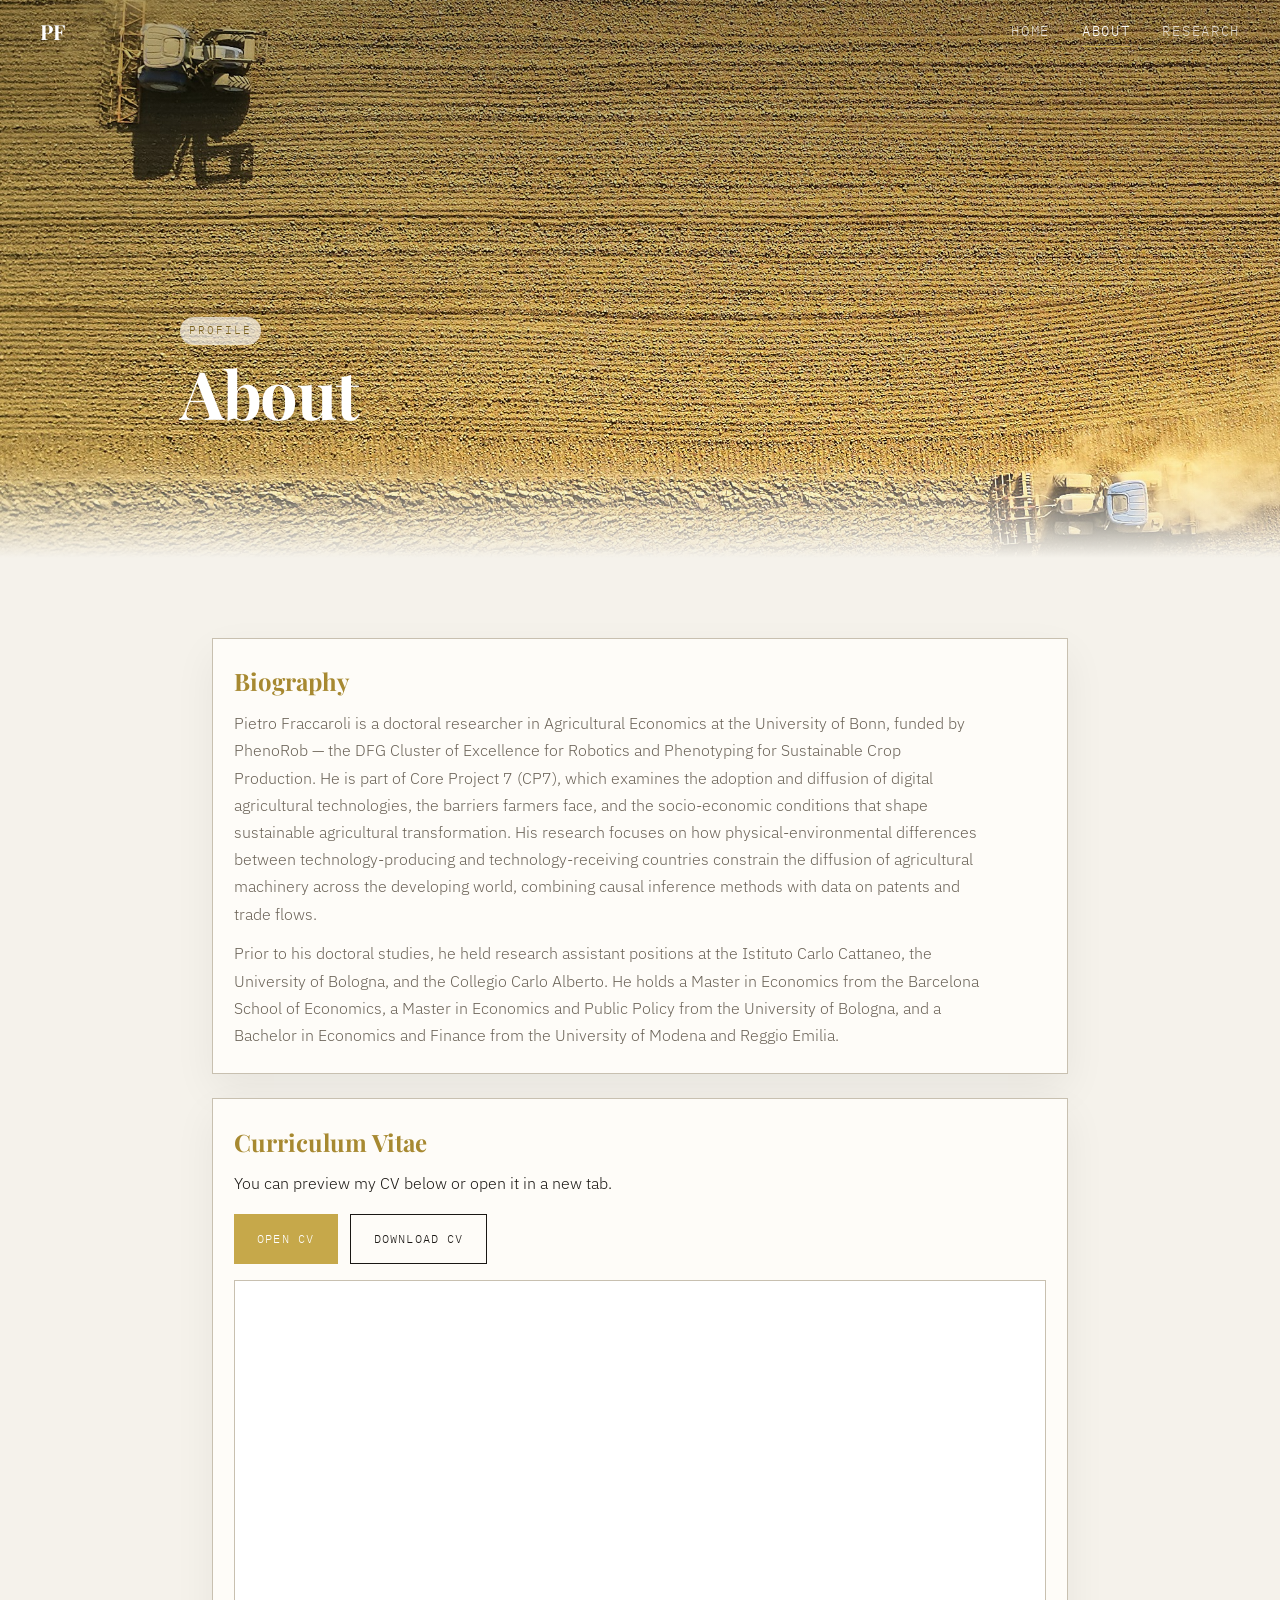
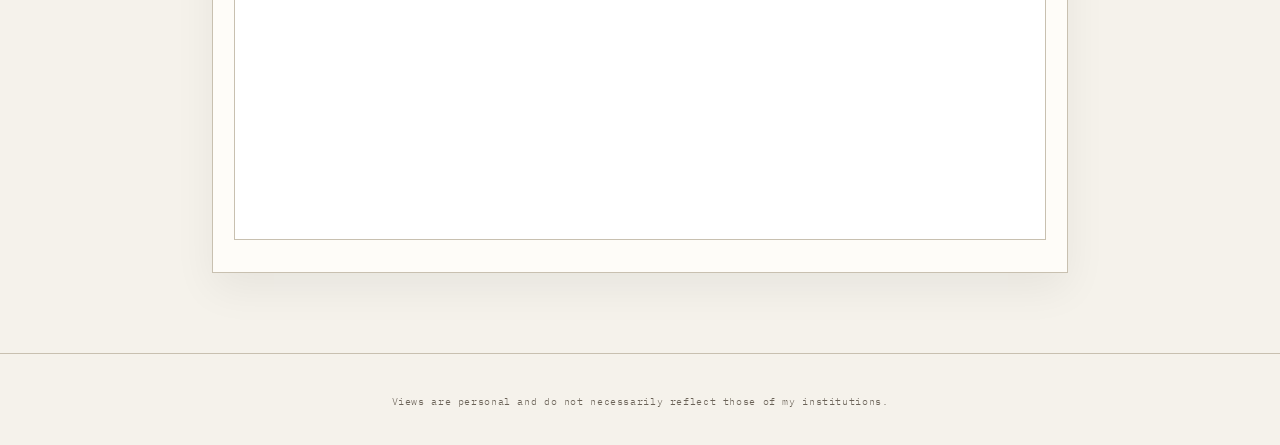
==== commit 58326157: "Update about.html" ====
--- a/about.html
+++ b/about.html
@@ -264,7 +264,7 @@
           <section class="about-panel" aria-labelledby="bio-title">
             <h2 id="bio-title">Biography</h2>
             <p>
-              Pietro Fraccaroli is a doctoral researcher in Agricultural Economics at the University of Bonn, funded by PhenoRob &mdash; the DFG Cluster of Excellence for Robotics and Phenotyping for Sustainable Crop Production. He is part of Core Project 7 (CP7), which examines the adoption and diffusion of digital agricultural technologies, the barriers farmers face, and the socio-economic conditions that shape sustainable agricultural transformation. His research focuses on how physical-environmental differences between technology-producing and technology-receiving countries constrain the diffusion of agricultural machinery across the developing world, combining causal inference methods with novel data on patents and trade flows.
+              Pietro Fraccaroli is a doctoral researcher in Agricultural Economics at the University of Bonn, funded by PhenoRob &mdash; the DFG Cluster of Excellence for Robotics and Phenotyping for Sustainable Crop Production. He is part of Core Project 7 (CP7), which examines the adoption and diffusion of digital agricultural technologies, the barriers farmers face, and the socio-economic conditions that shape sustainable agricultural transformation. His research focuses on how physical-environmental differences between technology-producing and technology-receiving countries constrain the diffusion of agricultural machinery across the developing world, combining causal inference methods with data on patents and trade flows.
             </p>
             <p>
               Prior to his doctoral studies, he held research assistant positions at the Istituto Carlo Cattaneo, the University of Bologna, and the Collegio Carlo Alberto. He holds a Master in Economics from the Barcelona School of Economics, a Master in Economics and Public Policy from the University of Bologna, and a Bachelor in Economics and Finance from the University of Modena and Reggio Emilia.
